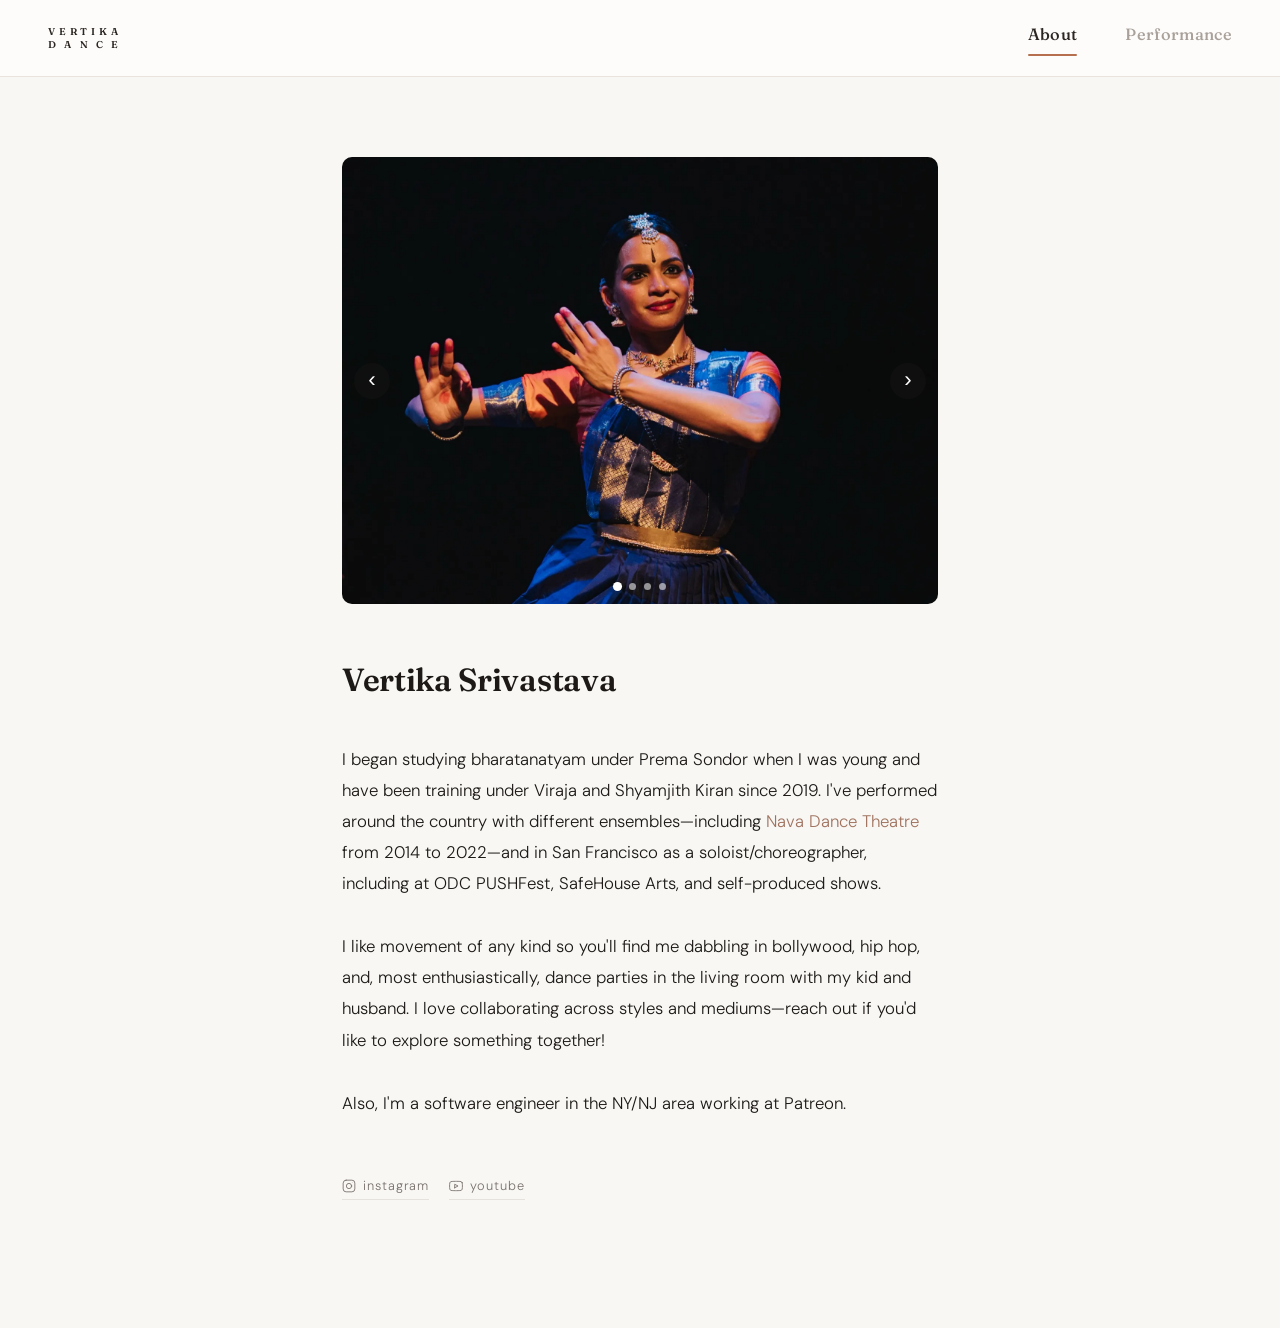
==== home.html @ b3f286a1 "Rework home page with photo carousel and flyer hero overlay Rebuild the home page (about.html -> hom" ====
<!DOCTYPE html>
<html lang="en">
<head>
  <meta charset="UTF-8">
  <meta name="viewport" content="width=device-width, initial-scale=1.0">
  <title>Vertika Srivastava</title>
  <meta name="description" content="Vertika Srivastava is a bharatanatyam dancer, choreographer, and software engineer.">
  <link rel="preconnect" href="https://fonts.googleapis.com">
  <link rel="preconnect" href="https://fonts.gstatic.com" crossorigin>
  <link href="https://fonts.googleapis.com/css2?family=DM+Sans:opsz,wght@9..40,300;9..40,400&display=swap" rel="stylesheet">
  <link rel="stylesheet" href="/css/nav.css">
  <link rel="stylesheet" href="/css/style.css">
</head>
<body>
  <header class="site-header">
    <nav class="site-nav">
      <a class="logo" href="/home.html" aria-label="Vertika Dance">
        <span class="logo-line" aria-hidden="true">
          <span>V</span><span>E</span><span>R</span><span>T</span><span>I</span><span>K</span><span>A</span>
        </span>
        <span class="logo-line" aria-hidden="true">
          <span>D</span><span>A</span><span>N</span><span>C</span><span>E</span>
        </span>
      </a>
      <button class="nav-toggle" type="button" aria-label="Open menu" aria-expanded="false" aria-controls="site-menu">
        <span></span>
        <span></span>
        <span></span>
      </button>
      <div class="site-menu" id="site-menu">
        <a href="/home.html" class="tab active">About</a>
        <a href="/" class="tab">Performance</a>
      </div>
    </nav>
  </header>

  <main>
    <section class="carousel" aria-roledescription="carousel" aria-label="Photos of Vertika dancing">
      <div class="carousel-track">
        <div class="carousel-slide" aria-hidden="false">
          <picture>
            <source srcset="/images/carousel/carousel-blue-saree-pose.webp" type="image/webp">
            <img src="/images/carousel/carousel-blue-saree-pose.jpg" alt="Vertika on stage forming a hasta mudra near her face, in a blue and orange costume, against a dark background." loading="eager">
          </picture>
        </div>
        <div class="carousel-slide" aria-hidden="true">
          <picture>
            <source srcset="/images/carousel/carousel-hasta-mudra.webp" type="image/webp">
            <img src="/images/carousel/carousel-hasta-mudra.jpg" alt="Close-up of Vertika's hands forming a bharatanatyam hasta mudra, wearing a green and magenta silk saree." loading="lazy">
          </picture>
        </div>
        <div class="carousel-slide" aria-hidden="true">
          <picture>
            <source srcset="/images/carousel/carousel-spotlights.webp" type="image/webp">
            <img src="/images/carousel/carousel-spotlights.jpg" alt="Vertika performing bharatanatyam alone on a dark stage under spotlights, in a blue and orange costume." loading="lazy">
          </picture>
        </div>
        <div class="carousel-slide" aria-hidden="true">
          <picture>
            <source srcset="/images/carousel/carousel-ensemble.webp" type="image/webp">
            <img src="/images/carousel/carousel-ensemble.jpg" alt="Vertika performing bharatanatyam on stage with an ensemble, in cream and maroon costumes with traditional jewelry." loading="lazy">
          </picture>
        </div>
      </div>

      <button class="carousel-arrow carousel-arrow--prev" type="button" aria-label="Previous photo">&#8249;</button>
      <button class="carousel-arrow carousel-arrow--next" type="button" aria-label="Next photo">&#8250;</button>

      <div class="carousel-dots" role="tablist" aria-label="Choose photo">
        <button class="carousel-dot is-active" type="button" role="tab" aria-selected="true" aria-label="Photo 1"></button>
        <button class="carousel-dot" type="button" role="tab" aria-selected="false" aria-label="Photo 2"></button>
        <button class="carousel-dot" type="button" role="tab" aria-selected="false" aria-label="Photo 3"></button>
        <button class="carousel-dot" type="button" role="tab" aria-selected="false" aria-label="Photo 4"></button>
      </div>
    </section>

    <div class="intro">
      <h1 class="intro-name">Vertika Srivastava</h1>
    </div>

    <div class="bio">
      <p>
        I began studying bharatanatyam under Prema Sondor when I was young and have been
        training under Viraja and Shyamjith Kiran since 2019. I've performed around the
        country with different ensembles—including
        <a href="https://www.navadance.org/" target="_blank" rel="noopener">Nava Dance Theatre</a>
        from 2014 to 2022—and in San Francisco as a soloist/choreographer, including at ODC
        PUSHFest, SafeHouse Arts, and self-produced shows.
      </p>

      <p>
        I like movement of any kind so you'll find me dabbling in bollywood, hip hop, and,
        most enthusiastically, dance parties in the living room with my kid and husband.
        I love collaborating across styles and mediums—reach out if you'd like to explore
        something together!
      </p>

      <p>Also, I'm a software engineer in the NY/NJ area working at Patreon.</p>
    </div>

    <div class="social-links">
      <a class="social-link" href="https://www.instagram.com/vertikadance/" target="_blank" rel="noopener">
        <svg viewBox="0 0 24 24" fill="none" stroke="currentColor" stroke-width="1.5" stroke-linecap="round" stroke-linejoin="round" aria-hidden="true">
          <rect x="2" y="2" width="20" height="20" rx="5" ry="5"/>
          <circle cx="12" cy="12" r="4.5"/>
          <circle cx="17.5" cy="6.5" r="0.5" fill="currentColor" stroke="none"/>
        </svg>
        instagram
      </a>
      <a class="social-link" href="https://www.youtube.com/@vertikadance" target="_blank" rel="noopener">
        <svg viewBox="0 0 24 24" fill="none" stroke="currentColor" stroke-width="1.5" stroke-linecap="round" stroke-linejoin="round" aria-hidden="true">
          <path d="M22.54 6.42a2.78 2.78 0 0 0-1.95-1.96C18.88 4 12 4 12 4s-6.88 0-8.59.46A2.78 2.78 0 0 0 1.46 6.42 29 29 0 0 0 1 12a29 29 0 0 0 .46 5.58 2.78 2.78 0 0 0 1.95 1.96C5.12 20 12 20 12 20s6.88 0 8.59-.46a2.78 2.78 0 0 0 1.95-1.96A29 29 0 0 0 23 12a29 29 0 0 0-.46-5.58z"/>
          <polygon points="9.75 15.02 15.5 12 9.75 8.98 9.75 15.02" stroke-linejoin="round"/>
        </svg>
        youtube
      </a>
    </div>

  </main>

  <script src="/js/nav.js" defer></script>
  <script src="/js/carousel.js" defer></script>
</body>
</html>
---- css/nav.css ----
@import url('https://fonts.googleapis.com/css2?family=Fraunces:opsz,wght@9..144,450;9..144,600&display=swap');

/* ── Site navigation ─────────────────────────
   Independent light palette, shared by every
   page regardless of that page's own theme. */

:root {
  --nav-bg:     #fdfcfb;
  --nav-border: #e8e3dc;
  --nav-text:   #2b2622;
  --nav-muted:  #a8a099;
  --nav-accent: #b6704f;
}

.site-header {
  position: sticky;
  top: 0;
  z-index: 100;
  width: 100%;
  background: var(--nav-bg);
  border-bottom: 1px solid var(--nav-border);
}

.site-nav {
  position: relative;
  width: 100%;
  padding: 0 48px;
  height: 76px;
  display: flex;
  align-items: center;
  justify-content: space-between;
  gap: 48px;
}


/* ── Logo ────────────────────────────────── */

.logo {
  display: flex;
  flex-direction: column;
  width: 70px;
  font-family: 'Fraunces', serif;
  font-weight: 600;
  font-size: 9.92px;
  line-height: 1.35;
  color: var(--nav-text);
  text-decoration: none;
  transition: color 0.25s ease;
}

.logo:hover {
  color: var(--nav-accent);
}

.logo-line {
  display: flex;
  justify-content: space-between;
  width: 100%;
}

.site-menu {
  display: flex;
  align-items: center;
  gap: 48px;
}

.site-nav .tab {
  position: relative;
  padding-bottom: 7px;
  font-family: 'Fraunces', serif;
  font-size: 16.32px;
  font-weight: 500;
  letter-spacing: 0.02em;
  color: var(--nav-muted);
  transition: color 0.25s ease;
}

.site-nav .tab:hover {
  color: var(--nav-text);
}

.site-nav .tab.active {
  color: var(--nav-text);
}

.site-nav .tab.active::after {
  content: '';
  position: absolute;
  left: 0;
  right: 0;
  bottom: 0;
  height: 2px;
  border-radius: 1px;
  background: var(--nav-accent);
}


/* ── Hamburger toggle ───────────────────────── */

.nav-toggle {
  display: none;
  flex-direction: column;
  justify-content: center;
  gap: 5px;
  width: 26px;
  height: 20px;
  background: none;
  border: none;
  padding: 0;
  cursor: pointer;
}

.nav-toggle span {
  display: block;
  width: 100%;
  height: 2px;
  border-radius: 1px;
  background: var(--nav-text);
  transition: transform 0.25s ease, opacity 0.2s ease;
}

.nav-toggle.is-open span:nth-child(1) {
  transform: translateY(7px) rotate(45deg);
}

.nav-toggle.is-open span:nth-child(2) {
  opacity: 0;
}

.nav-toggle.is-open span:nth-child(3) {
  transform: translateY(-7px) rotate(-45deg);
}


@media (max-width: 480px) {
  .site-nav {
    height: 64px;
    padding: 0 20px;
  }

  .nav-toggle {
    display: flex;
  }

  .site-menu {
    display: none;
    position: absolute;
    top: 100%;
    left: 0;
    right: 0;
    flex-direction: column;
    align-items: flex-end;
    gap: 0;
    background: var(--nav-bg);
    border-bottom: 1px solid var(--nav-border);
    padding: 4px 20px 12px;
  }

  .site-menu.is-open {
    display: flex;
  }

  .site-menu .tab {
    width: 100%;
    padding: 10.4px 0;
    text-align: right;
    font-size: 15.2px;
  }
}
---- css/style.css ----
*, *::before, *::after {
  box-sizing: border-box;
  margin: 0;
  padding: 0;
}

:root {
  --bg:     #f8f7f4;
  --text:   #1c1917;
  --muted:  #78716c;
  --accent: #a0725e;
  --border: #e5e2dd;
  --max-w:  660px;
}

html {
  font-size: 16px;
}

body {
  background: var(--bg);
  color: var(--text);
  font-family: 'DM Sans', sans-serif;
  font-weight: 300;
  line-height: 1.75;
  -webkit-font-smoothing: antialiased;
  min-height: 100vh;
}

a {
  color: var(--accent);
  text-decoration: none;
}


/* ── Main layout ────────────────────────── */

main {
  max-width: var(--max-w);
  margin: 0 auto;
  padding: 5rem 2rem 8rem;
}


/* ── Carousel ───────────────────────────── */

.carousel {
  position: relative;
  width: 100%;
  aspect-ratio: 4 / 3;
  border-radius: 10px;
  overflow: hidden;
  margin-bottom: 3rem;
  background: var(--border);
}

.carousel-track {
  display: flex;
  height: 100%;
  transition: transform 0.5s ease;
}

.carousel-slide {
  flex: 0 0 100%;
  height: 100%;
}

.carousel-slide img {
  display: block;
  width: 100%;
  height: 100%;
  object-fit: cover;
}

.carousel-arrow {
  position: absolute;
  top: 50%;
  transform: translateY(-50%);
  width: 2.25rem;
  height: 2.25rem;
  display: flex;
  align-items: center;
  justify-content: center;
  border: none;
  border-radius: 50%;
  background: rgba(28, 25, 23, 0.35);
  color: #fff;
  font-size: 1.4rem;
  line-height: 1;
  cursor: pointer;
  transition: background 0.2s;
}

.carousel-arrow:hover {
  background: rgba(28, 25, 23, 0.55);
}

.carousel-arrow--prev { left: 0.75rem; }
.carousel-arrow--next { right: 0.75rem; }

.carousel-dots {
  position: absolute;
  bottom: 0.9rem;
  left: 0;
  right: 0;
  display: flex;
  justify-content: center;
  gap: 0.5rem;
}

.carousel-dot {
  width: 7px;
  height: 7px;
  padding: 0;
  border: none;
  border-radius: 50%;
  background: rgba(255, 255, 255, 0.55);
  cursor: pointer;
  transition: background 0.2s, transform 0.2s;
}

.carousel-dot.is-active {
  background: #fff;
  transform: scale(1.3);
}


/* ── Intro ──────────────────────────────── */

.intro {
  margin-bottom: 2.25rem;
}

.intro-name {
  font-family: 'Fraunces', serif;
  font-size: 2rem;
  font-weight: 600;
  letter-spacing: -0.01em;
  color: var(--text);
}


/* ── About ──────────────────────────────── */

.bio {
  font-size: 1.05rem;
  line-height: 1.85;
  margin-bottom: 3.5rem;
}

.bio p + p {
  margin-top: 2rem;
}

.social-links {
  display: flex;
  gap: 1.25rem;
}

.social-link {
  display: inline-flex;
  align-items: center;
  gap: 0.45rem;
  font-size: 0.8rem;
  letter-spacing: 0.07em;
  text-transform: lowercase;
  color: var(--muted);
  border-bottom: 1px solid var(--border);
  padding-bottom: 2px;
  transition: color 0.2s, border-color 0.2s, transform 0.2s;
}

.social-link:hover {
  color: var(--accent);
  border-color: var(--accent);
  transform: translateX(2px);
}

.social-link svg {
  width: 14px;
  height: 14px;
  flex-shrink: 0;
}


/* ── Responsive ─────────────────────────── */

@media (max-width: 520px) {
  main { padding: 3.5rem 1.25rem 6rem; }

  .carousel { border-radius: 6px; margin-bottom: 2.5rem; }

  .carousel-arrow {
    width: 1.9rem;
    height: 1.9rem;
    font-size: 1.2rem;
  }

  .intro-name { font-size: 1.6rem; }
}
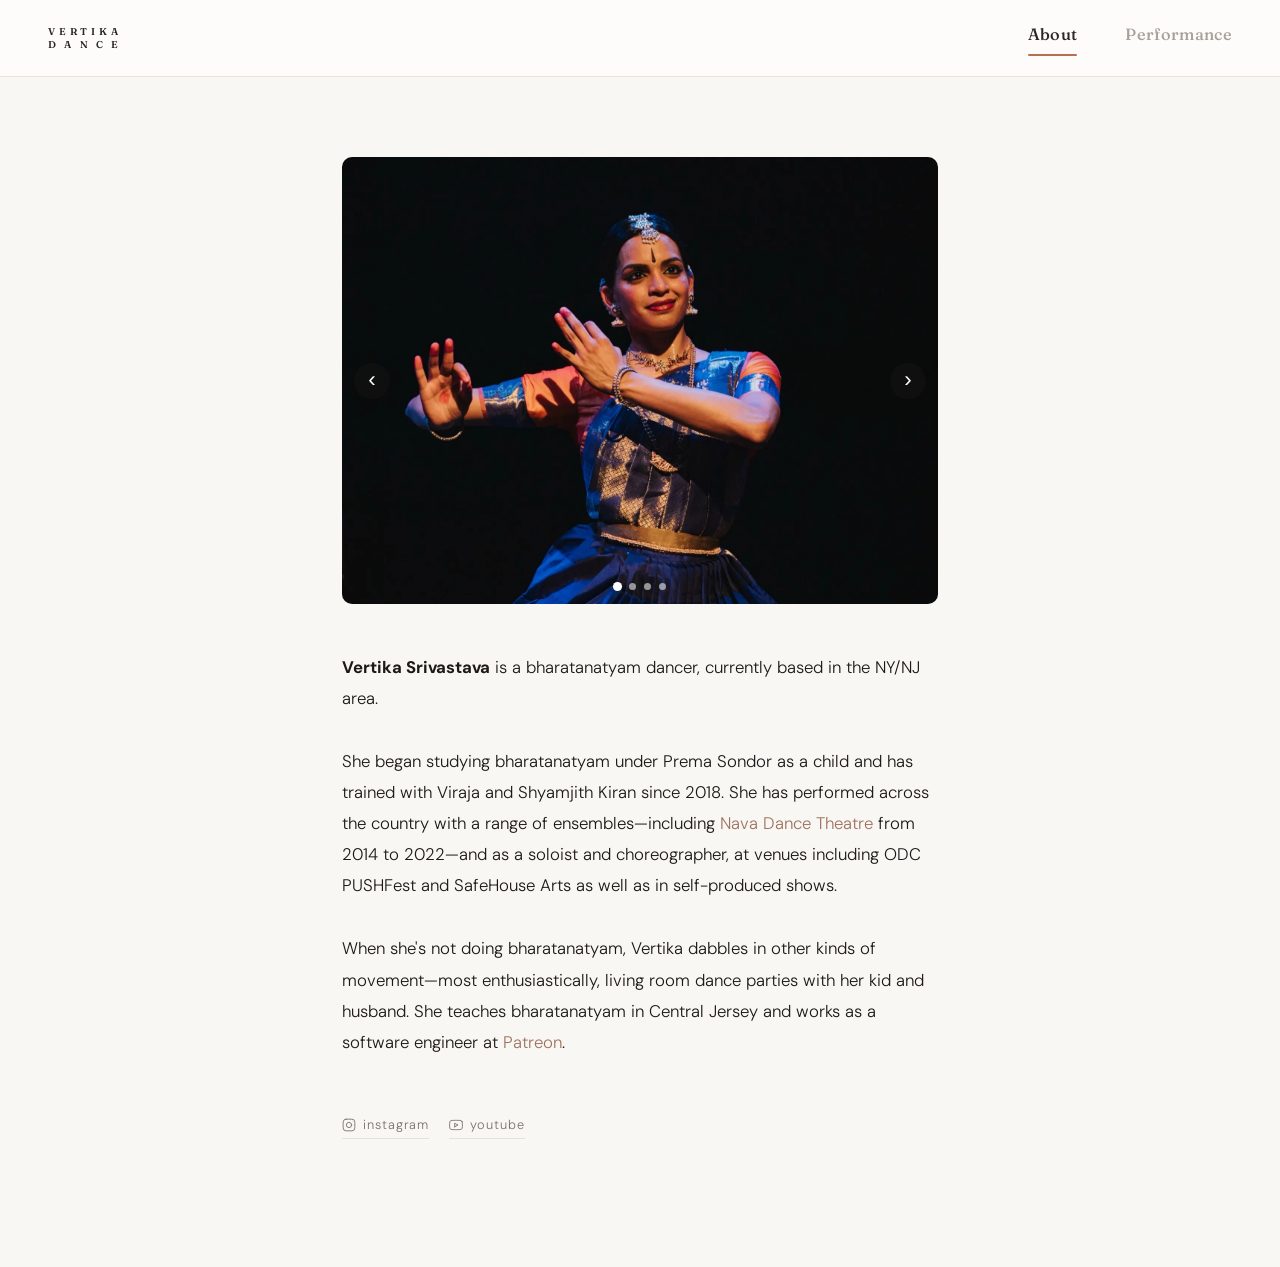
==== commit af4e13c3: "Rewrite About bio in third person and update details Switches the home page bio to third-person copy" ====
--- a/home.html
+++ b/home.html
@@ -74,28 +74,26 @@
       </div>
     </section>
 
-    <div class="intro">
-      <h1 class="intro-name">Vertika Srivastava</h1>
-    </div>
-
     <div class="bio">
       <p>
-        I began studying bharatanatyam under Prema Sondor when I was young and have been
-        training under Viraja and Shyamjith Kiran since 2019. I've performed around the
-        country with different ensembles—including
-        <a href="https://www.navadance.org/" target="_blank" rel="noopener">Nava Dance Theatre</a>
-        from 2014 to 2022—and in San Francisco as a soloist/choreographer, including at ODC
-        PUSHFest, SafeHouse Arts, and self-produced shows.
+        <strong>Vertika Srivastava</strong> is a bharatanatyam dancer, currently based in the NY/NJ area.
       </p>
 
       <p>
-        I like movement of any kind so you'll find me dabbling in bollywood, hip hop, and,
-        most enthusiastically, dance parties in the living room with my kid and husband.
-        I love collaborating across styles and mediums—reach out if you'd like to explore
-        something together!
+        She began studying bharatanatyam under Prema Sondor as a child and has trained
+        with Viraja and Shyamjith Kiran since 2018. She has performed across the country
+        with a range of ensembles—including
+        <a href="https://www.navadance.org/" target="_blank" rel="noopener">Nava Dance Theatre</a>
+        from 2014 to 2022—and as a soloist and choreographer, at venues including ODC
+        PUSHFest and SafeHouse Arts as well as in self-produced shows.
       </p>
 
-      <p>Also, I'm a software engineer in the NY/NJ area working at Patreon.</p>
+      <p>
+        When she's not doing bharatanatyam, Vertika dabbles in other kinds of
+        movement—most enthusiastically, living room dance parties with her kid and husband.
+        She teaches bharatanatyam in Central Jersey and works as a software engineer at
+        <a href="https://www.patreon.com" target="_blank" rel="noopener">Patreon</a>.
+      </p>
     </div>
 
     <div class="social-links">
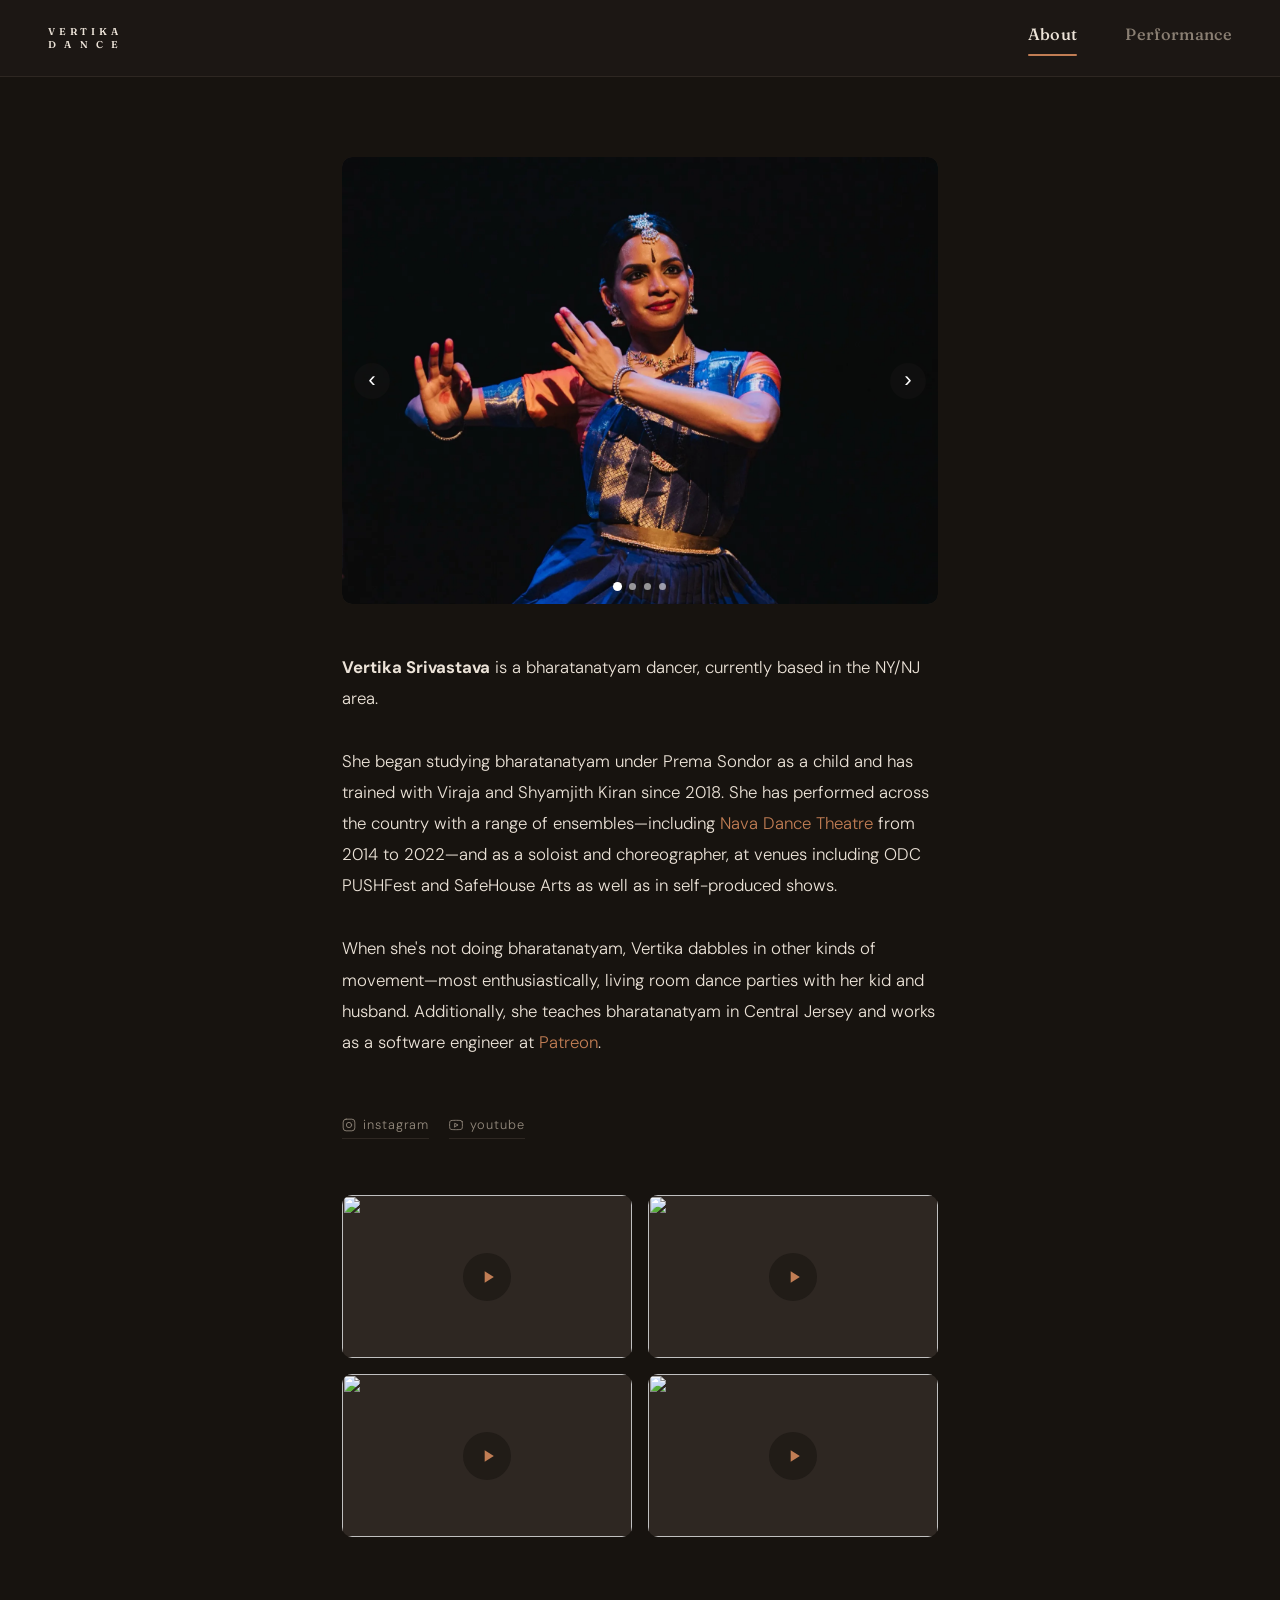
==== commit fc192e7e: "Add a Watch section with click-to-play video grid Adds four performance videos as lightweight thumbn" ====
--- a/home.html
+++ b/home.html
@@ -91,7 +91,7 @@
       <p>
         When she's not doing bharatanatyam, Vertika dabbles in other kinds of
         movement—most enthusiastically, living room dance parties with her kid and husband.
-        She teaches bharatanatyam in Central Jersey and works as a software engineer at
+        Additionally, she teaches bharatanatyam in Central Jersey and works as a software engineer at
         <a href="https://www.patreon.com" target="_blank" rel="noopener">Patreon</a>.
       </p>
     </div>
@@ -114,9 +114,39 @@
       </a>
     </div>
 
+    <section class="videos">
+      <div class="video-grid">
+        <div class="video-card" data-video-id="C14M1STh-RM" tabindex="0" role="button" aria-label="Play video">
+          <img class="video-thumb" src="https://img.youtube.com/vi/C14M1STh-RM/hqdefault.jpg" alt="" loading="lazy">
+          <span class="video-play" aria-hidden="true">
+            <svg viewBox="0 0 24 24"><path d="M8 5v14l11-7z"/></svg>
+          </span>
+        </div>
+        <div class="video-card" data-video-id="vEVVMLSEIUM" tabindex="0" role="button" aria-label="Play video">
+          <img class="video-thumb" src="https://img.youtube.com/vi/vEVVMLSEIUM/hqdefault.jpg" alt="" loading="lazy">
+          <span class="video-play" aria-hidden="true">
+            <svg viewBox="0 0 24 24"><path d="M8 5v14l11-7z"/></svg>
+          </span>
+        </div>
+        <div class="video-card" data-video-id="Klam2Dtw9bc" tabindex="0" role="button" aria-label="Play video">
+          <img class="video-thumb" src="https://img.youtube.com/vi/Klam2Dtw9bc/hqdefault.jpg" alt="" loading="lazy">
+          <span class="video-play" aria-hidden="true">
+            <svg viewBox="0 0 24 24"><path d="M8 5v14l11-7z"/></svg>
+          </span>
+        </div>
+        <div class="video-card" data-video-id="pijgPHrCXJA" tabindex="0" role="button" aria-label="Play video">
+          <img class="video-thumb" src="https://img.youtube.com/vi/pijgPHrCXJA/hqdefault.jpg" alt="" loading="lazy">
+          <span class="video-play" aria-hidden="true">
+            <svg viewBox="0 0 24 24"><path d="M8 5v14l11-7z"/></svg>
+          </span>
+        </div>
+      </div>
+    </section>
+
   </main>
 
   <script src="/js/nav.js" defer></script>
   <script src="/js/carousel.js" defer></script>
+  <script src="/js/videos.js" defer></script>
 </body>
 </html>
--- a/css/nav.css
+++ b/css/nav.css
@@ -1,15 +1,15 @@
 @import url('https://fonts.googleapis.com/css2?family=Fraunces:opsz,wght@9..144,450;9..144,600&display=swap');
 
 /* ── Site navigation ─────────────────────────
-   Independent light palette, shared by every
-   page regardless of that page's own theme. */
+   Independent dark, moody palette, shared by
+   every page regardless of that page's own theme. */
 
 :root {
-  --nav-bg:     #fdfcfb;
-  --nav-border: #e8e3dc;
-  --nav-text:   #2b2622;
-  --nav-muted:  #a8a099;
-  --nav-accent: #b6704f;
+  --nav-bg:     #1c1714;
+  --nav-border: #2e2722;
+  --nav-text:   #ece3d8;
+  --nav-muted:  #8a7f73;
+  --nav-accent: #c17d54;
 }
 
 .site-header {
--- a/css/style.css
+++ b/css/style.css
@@ -5,11 +5,11 @@
 }
 
 :root {
-  --bg:     #f8f7f4;
-  --text:   #1c1917;
-  --muted:  #78716c;
-  --accent: #a0725e;
-  --border: #e5e2dd;
+  --bg:     #17130f;
+  --text:   #ece3d8;
+  --muted:  #948a7d;
+  --accent: #c17d54;
+  --border: #2e2722;
   --max-w:  660px;
 }
 
@@ -152,9 +152,86 @@
   margin-top: 2rem;
 }
 
+/* ── Watch ──────────────────────────────── */
+
+.videos {
+  margin-bottom: 3.5rem;
+}
+
+.video-grid {
+  display: grid;
+  grid-template-columns: 1fr 1fr;
+  gap: 1rem;
+}
+
+.video-card {
+  position: relative;
+  aspect-ratio: 16 / 9;
+  border-radius: 10px;
+  overflow: hidden;
+  background: var(--border);
+  cursor: pointer;
+}
+
+.video-card:focus-visible {
+  outline: 2px solid var(--accent);
+  outline-offset: 2px;
+}
+
+.video-thumb {
+  display: block;
+  width: 100%;
+  height: 100%;
+  object-fit: cover;
+  transition: transform 0.3s ease, filter 0.3s ease;
+}
+
+.video-card:hover .video-thumb {
+  transform: scale(1.04);
+  filter: brightness(0.7);
+}
+
+.video-play {
+  position: absolute;
+  top: 50%;
+  left: 50%;
+  transform: translate(-50%, -50%);
+  width: 3rem;
+  height: 3rem;
+  display: flex;
+  align-items: center;
+  justify-content: center;
+  border-radius: 50%;
+  background: rgba(23, 19, 15, 0.55);
+  color: var(--accent);
+  transition: background 0.2s, color 0.2s, transform 0.2s;
+}
+
+.video-play svg {
+  width: 20px;
+  height: 20px;
+  fill: currentColor;
+  margin-left: 2px;
+}
+
+.video-card:hover .video-play,
+.video-card:focus-visible .video-play {
+  background: var(--accent);
+  color: var(--bg);
+  transform: translate(-50%, -50%) scale(1.08);
+}
+
+.video-card iframe {
+  display: block;
+  width: 100%;
+  height: 100%;
+  border: none;
+}
+
 .social-links {
   display: flex;
   gap: 1.25rem;
+  margin-bottom: 3.5rem;
 }
 
 .social-link {
@@ -197,4 +274,6 @@
   }
 
   .intro-name { font-size: 1.6rem; }
-}
+
+  .video-grid { grid-template-columns: 1fr; }
+}
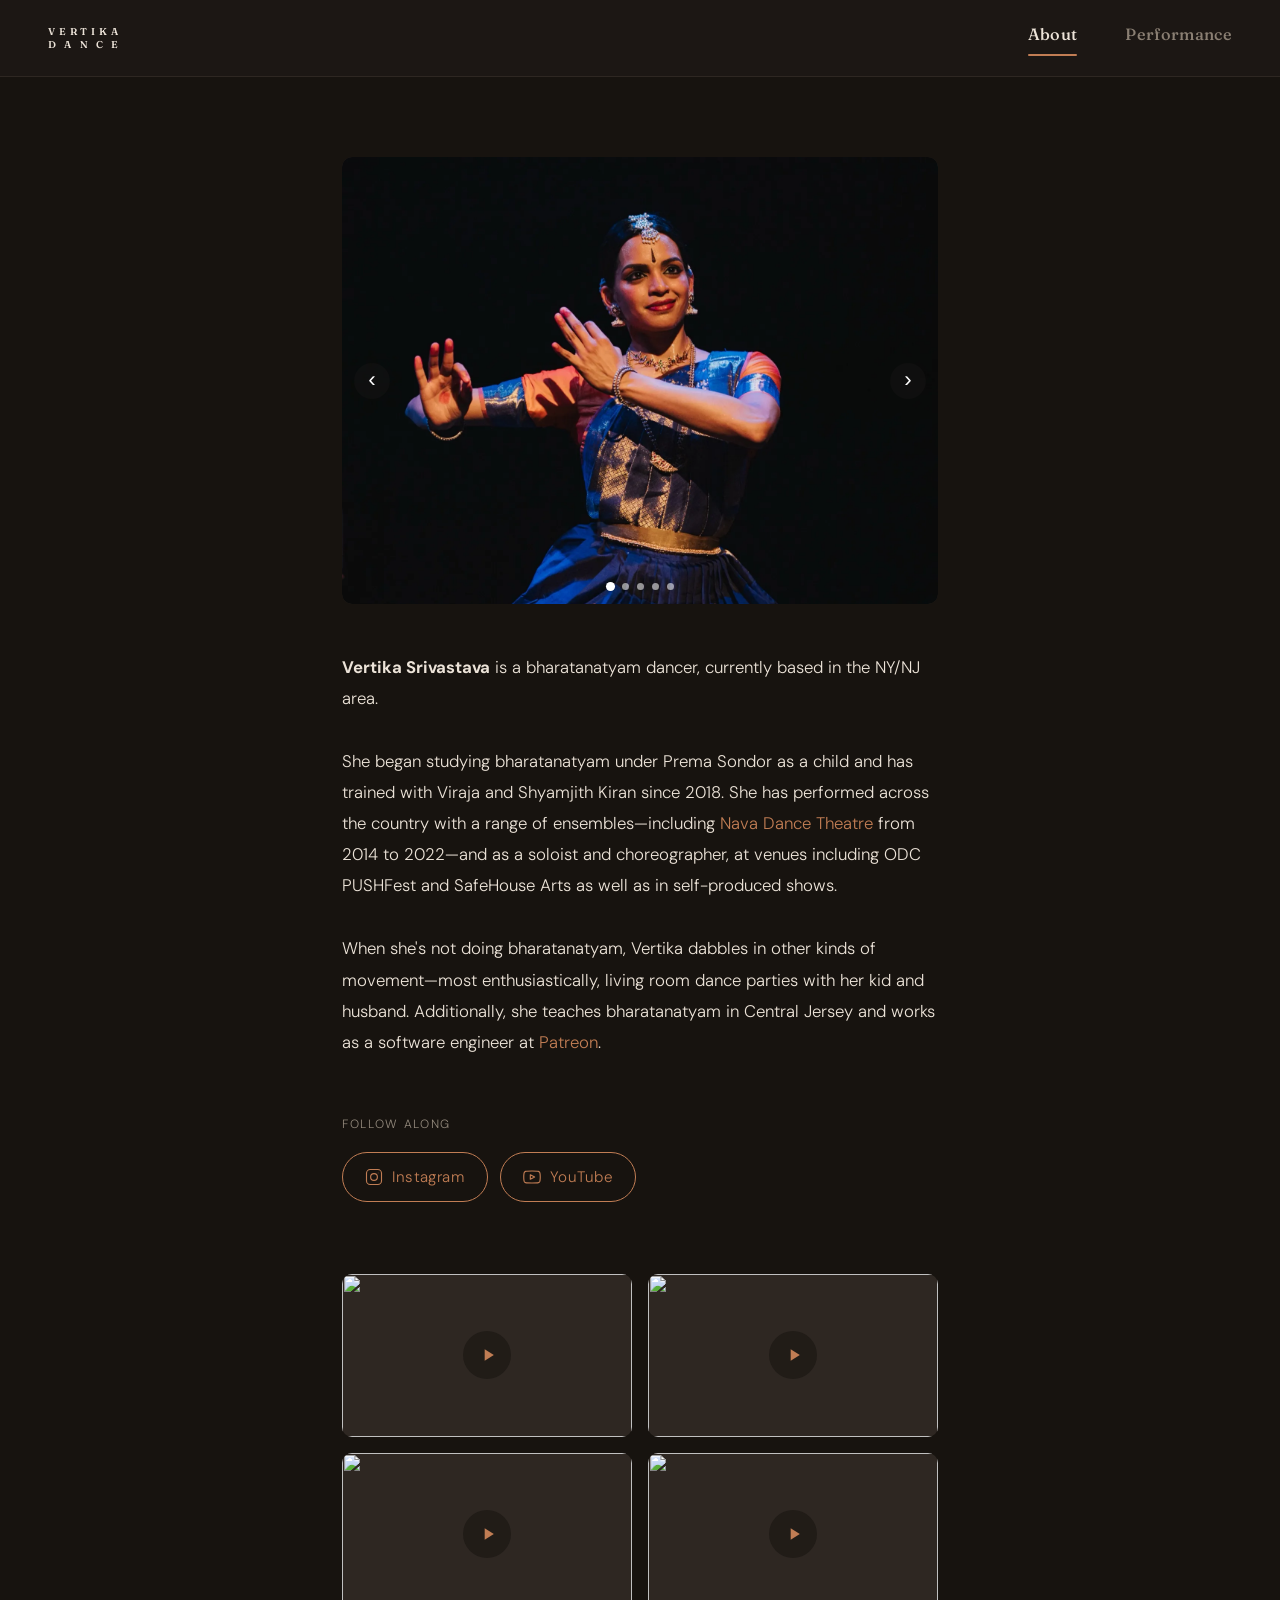
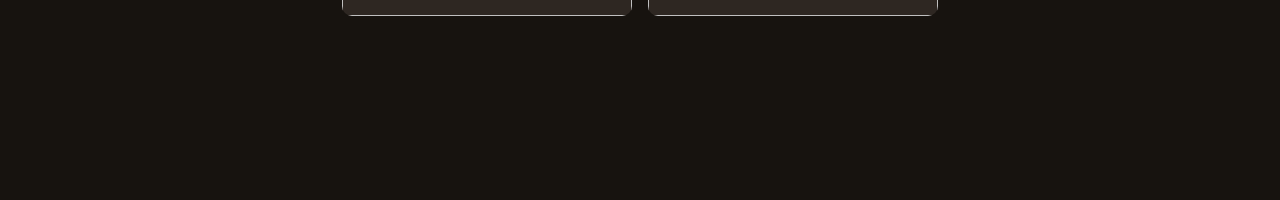
==== commit dc492a37: "Add show description, prominent socials, new carousel photo Performance page: - Add the invitation c" ====
--- a/home.html
+++ b/home.html
@@ -51,14 +51,20 @@
         </div>
         <div class="carousel-slide" aria-hidden="true">
           <picture>
+            <source srcset="/images/carousel/carousel-ensemble.webp" type="image/webp">
+            <img src="/images/carousel/carousel-ensemble.jpg" alt="Vertika performing bharatanatyam on stage with an ensemble, in cream and maroon costumes with traditional jewelry." loading="lazy">
+          </picture>
+        </div>
+        <div class="carousel-slide" aria-hidden="true">
+          <picture>
             <source srcset="/images/carousel/carousel-spotlights.webp" type="image/webp">
             <img src="/images/carousel/carousel-spotlights.jpg" alt="Vertika performing bharatanatyam alone on a dark stage under spotlights, in a blue and orange costume." loading="lazy">
           </picture>
         </div>
         <div class="carousel-slide" aria-hidden="true">
           <picture>
-            <source srcset="/images/carousel/carousel-ensemble.webp" type="image/webp">
-            <img src="/images/carousel/carousel-ensemble.jpg" alt="Vertika performing bharatanatyam on stage with an ensemble, in cream and maroon costumes with traditional jewelry." loading="lazy">
+            <source srcset="/images/carousel/carousel-green-saree.webp" type="image/webp">
+            <img src="/images/carousel/carousel-green-saree.jpg" alt="Vertika in a green and maroon silk saree, one hand extended toward the camera, against a dark grey backdrop." loading="lazy">
           </picture>
         </div>
       </div>
@@ -71,6 +77,7 @@
         <button class="carousel-dot" type="button" role="tab" aria-selected="false" aria-label="Photo 2"></button>
         <button class="carousel-dot" type="button" role="tab" aria-selected="false" aria-label="Photo 3"></button>
         <button class="carousel-dot" type="button" role="tab" aria-selected="false" aria-label="Photo 4"></button>
+        <button class="carousel-dot" type="button" role="tab" aria-selected="false" aria-label="Photo 5"></button>
       </div>
     </section>
 
@@ -97,24 +104,25 @@
     </div>
 
     <div class="social-links">
+      <p class="social-label">Follow along</p>
       <a class="social-link" href="https://www.instagram.com/vertikadance/" target="_blank" rel="noopener">
         <svg viewBox="0 0 24 24" fill="none" stroke="currentColor" stroke-width="1.5" stroke-linecap="round" stroke-linejoin="round" aria-hidden="true">
           <rect x="2" y="2" width="20" height="20" rx="5" ry="5"/>
           <circle cx="12" cy="12" r="4.5"/>
           <circle cx="17.5" cy="6.5" r="0.5" fill="currentColor" stroke="none"/>
         </svg>
-        instagram
+        Instagram
       </a>
       <a class="social-link" href="https://www.youtube.com/@vertikadance" target="_blank" rel="noopener">
         <svg viewBox="0 0 24 24" fill="none" stroke="currentColor" stroke-width="1.5" stroke-linecap="round" stroke-linejoin="round" aria-hidden="true">
           <path d="M22.54 6.42a2.78 2.78 0 0 0-1.95-1.96C18.88 4 12 4 12 4s-6.88 0-8.59.46A2.78 2.78 0 0 0 1.46 6.42 29 29 0 0 0 1 12a29 29 0 0 0 .46 5.58 2.78 2.78 0 0 0 1.95 1.96C5.12 20 12 20 12 20s6.88 0 8.59-.46a2.78 2.78 0 0 0 1.95-1.96A29 29 0 0 0 23 12a29 29 0 0 0-.46-5.58z"/>
           <polygon points="9.75 15.02 15.5 12 9.75 8.98 9.75 15.02" stroke-linejoin="round"/>
         </svg>
-        youtube
+        YouTube
       </a>
     </div>
 
-    <section class="videos">
+    <section class="videos" id="watch">
       <div class="video-grid">
         <div class="video-card" data-video-id="C14M1STh-RM" tabindex="0" role="button" aria-label="Play video">
           <img class="video-thumb" src="https://img.youtube.com/vi/C14M1STh-RM/hqdefault.jpg" alt="" loading="lazy">
@@ -128,8 +136,8 @@
             <svg viewBox="0 0 24 24"><path d="M8 5v14l11-7z"/></svg>
           </span>
         </div>
-        <div class="video-card" data-video-id="Klam2Dtw9bc" tabindex="0" role="button" aria-label="Play video">
-          <img class="video-thumb" src="https://img.youtube.com/vi/Klam2Dtw9bc/hqdefault.jpg" alt="" loading="lazy">
+        <div class="video-card" data-video-id="auylCMlDyDM" tabindex="0" role="button" aria-label="Play video">
+          <img class="video-thumb" src="https://img.youtube.com/vi/auylCMlDyDM/hqdefault.jpg" alt="" loading="lazy">
           <span class="video-play" aria-hidden="true">
             <svg viewBox="0 0 24 24"><path d="M8 5v14l11-7z"/></svg>
           </span>
--- a/css/style.css
+++ b/css/style.css
@@ -156,6 +156,8 @@
 
 .videos {
   margin-bottom: 3.5rem;
+  /* Clear the sticky header when linked to as #watch. */
+  scroll-margin-top: 6rem;
 }
 
 .video-grid {
@@ -228,34 +230,48 @@
   border: none;
 }
 
+
+/* ── Social ─────────────────────────────── */
+
 .social-links {
   display: flex;
-  gap: 1.25rem;
-  margin-bottom: 3.5rem;
+  flex-wrap: wrap;
+  align-items: center;
+  gap: 0.75rem;
+  margin-bottom: 4.5rem;
+}
+
+.social-label {
+  flex: 0 0 100%;
+  margin-bottom: 0.35rem;
+  font-size: 0.75rem;
+  letter-spacing: 0.14em;
+  text-transform: uppercase;
+  color: var(--muted);
 }
 
 .social-link {
   display: inline-flex;
   align-items: center;
-  gap: 0.45rem;
-  font-size: 0.8rem;
-  letter-spacing: 0.07em;
-  text-transform: lowercase;
-  color: var(--muted);
-  border-bottom: 1px solid var(--border);
-  padding-bottom: 2px;
-  transition: color 0.2s, border-color 0.2s, transform 0.2s;
-}
-
-.social-link:hover {
+  gap: 0.55rem;
+  padding: 0.65rem 1.4rem;
+  border: 1px solid var(--accent);
+  border-radius: 999px;
+  font-size: 0.95rem;
+  letter-spacing: 0.03em;
   color: var(--accent);
-  border-color: var(--accent);
-  transform: translateX(2px);
+  transition: background 0.2s, color 0.2s, border-color 0.2s;
+}
+
+.social-link:hover,
+.social-link:focus-visible {
+  background: var(--accent);
+  color: var(--bg);
 }
 
 .social-link svg {
-  width: 14px;
-  height: 14px;
+  width: 18px;
+  height: 18px;
   flex-shrink: 0;
 }
 
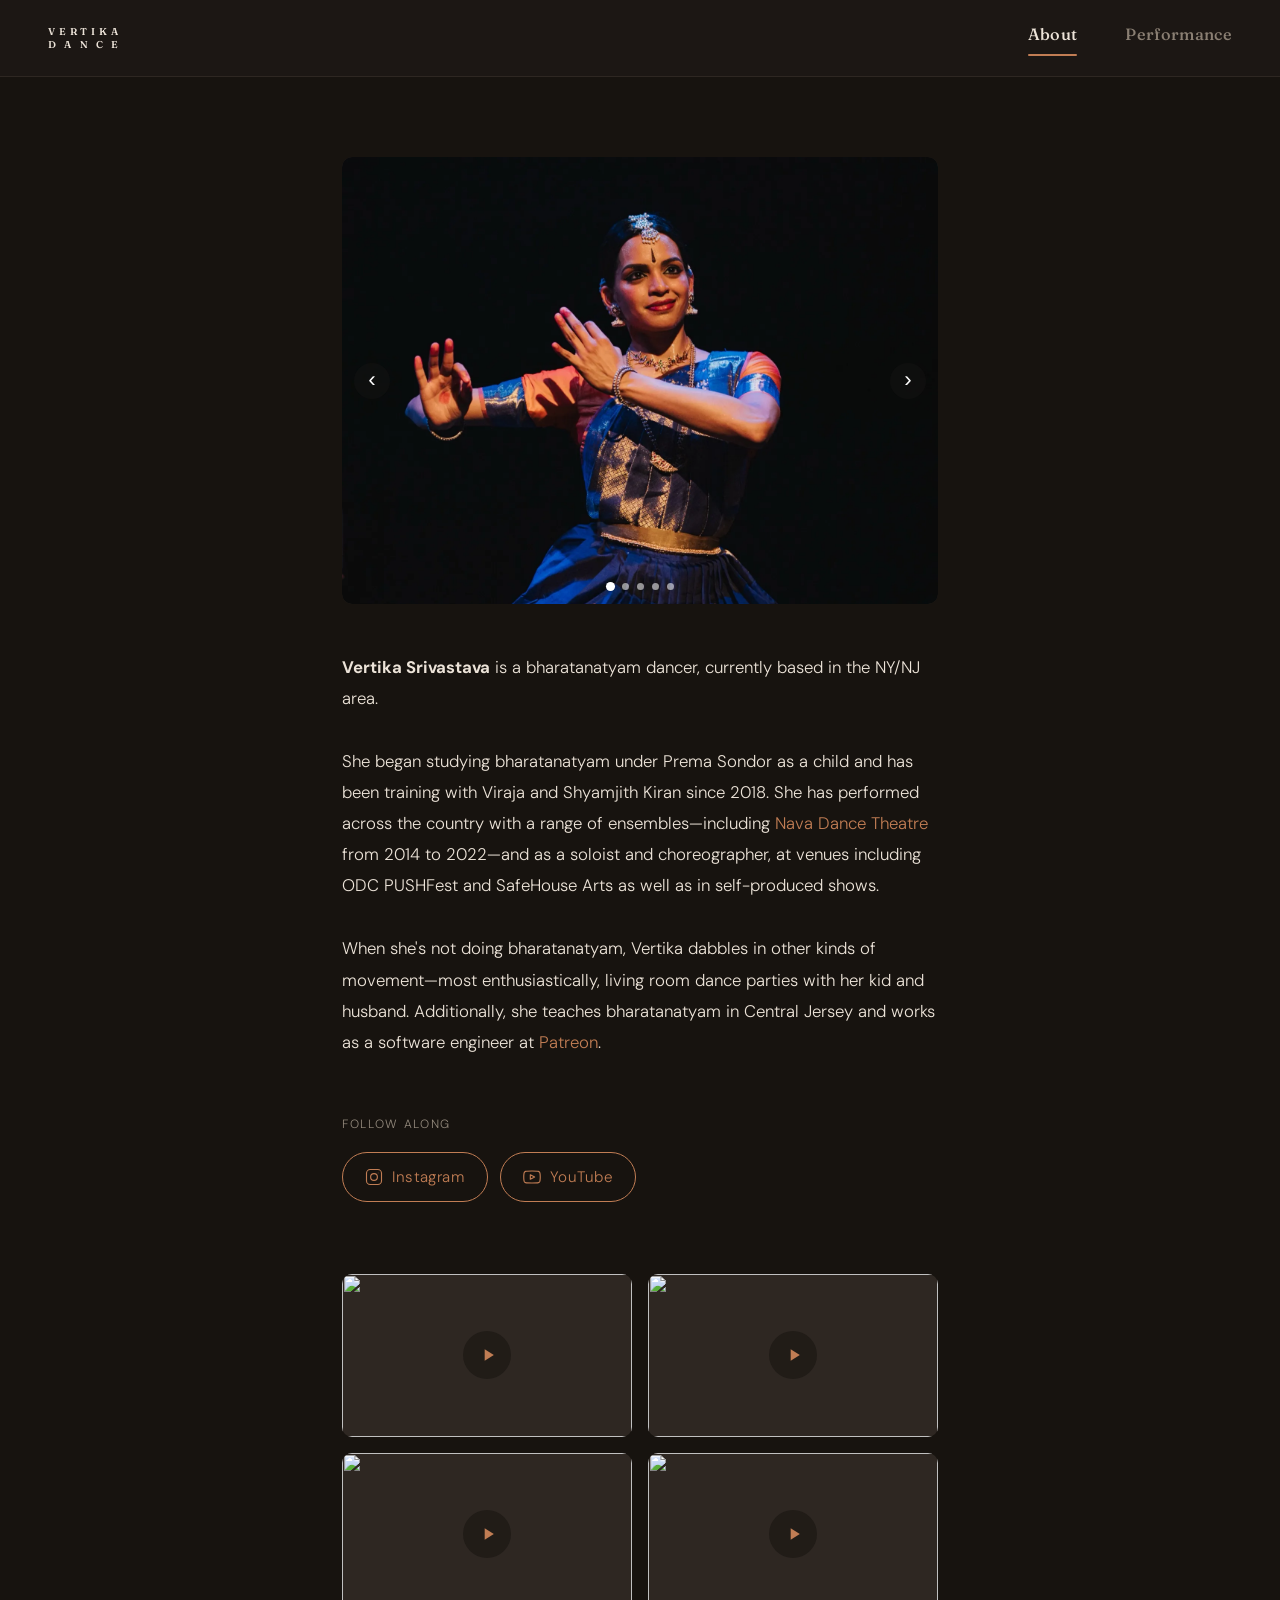
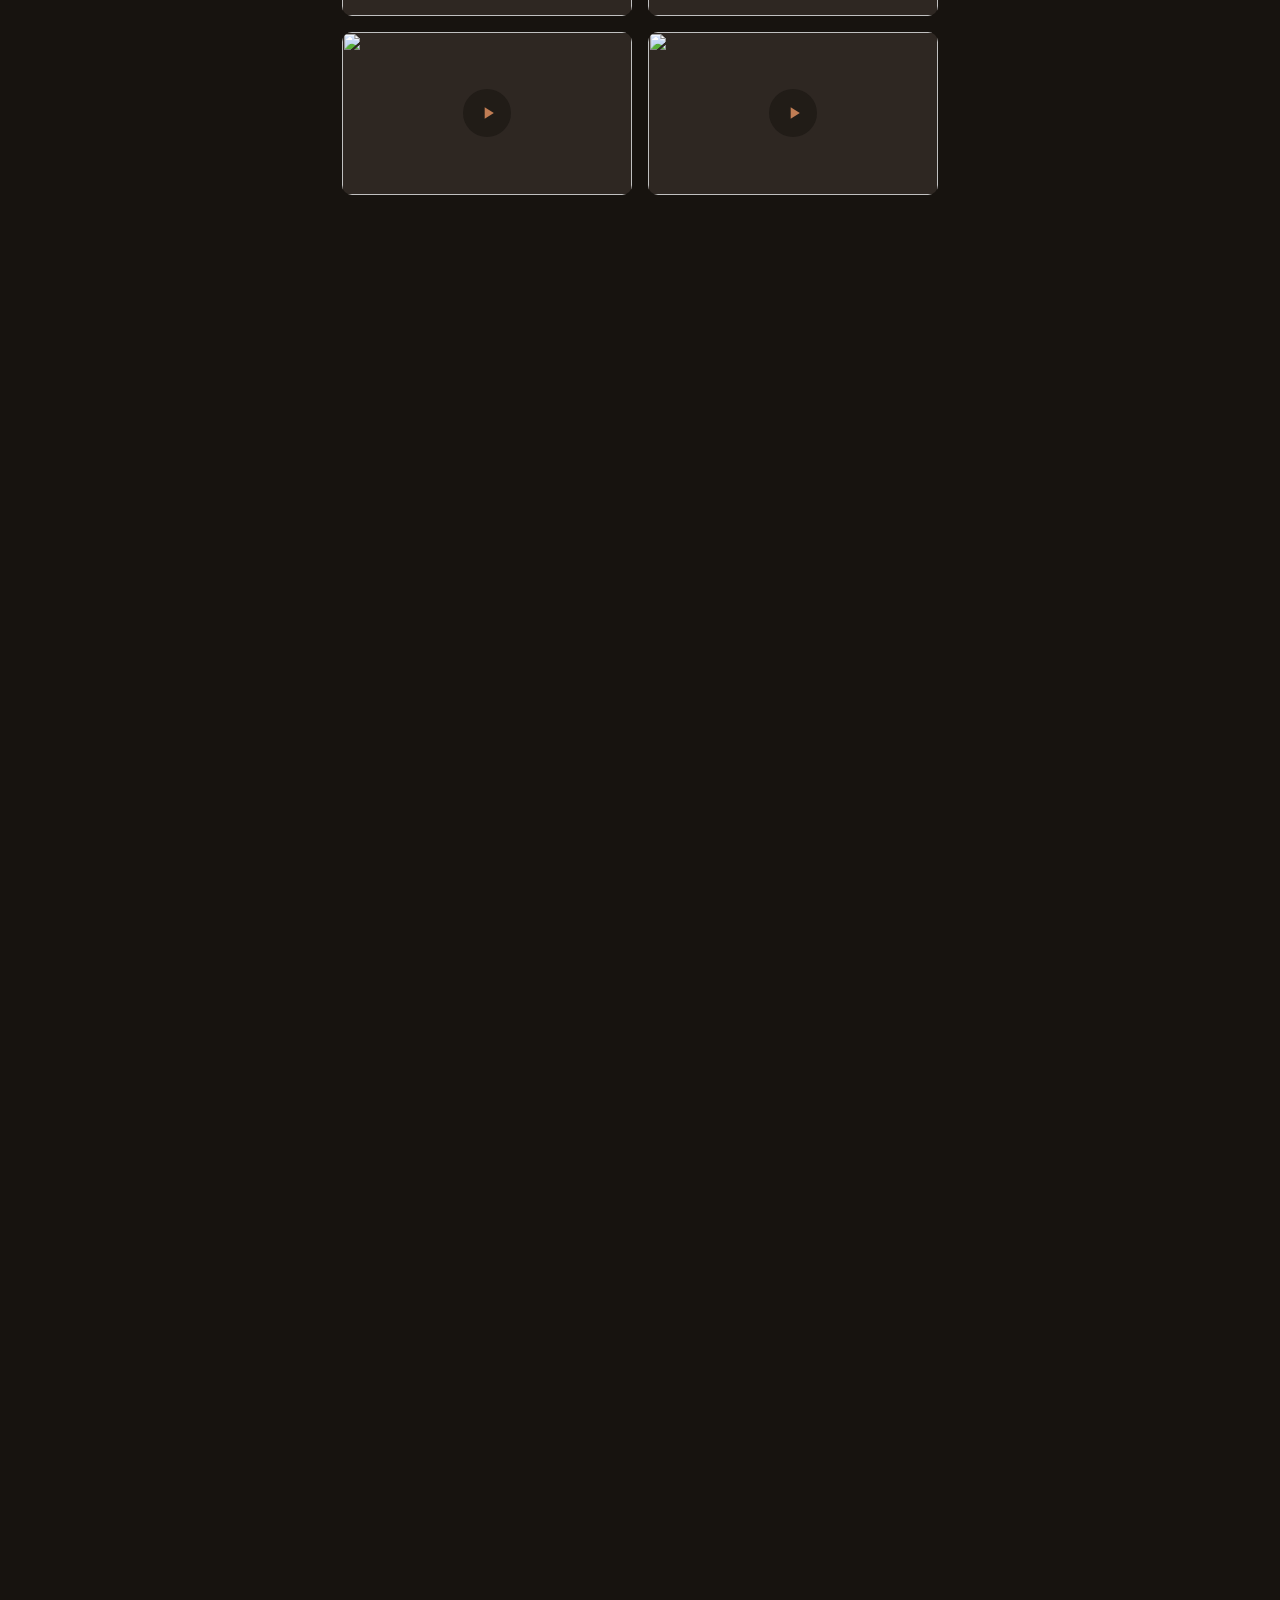
==== commit 7964030d: "Serve About page at root, move show to /performance, add videos - Rename home.html -> index.html so " ====
--- a/home.html
+++ b/home.html
@@ -2,159 +2,11 @@
 <html lang="en">
 <head>
   <meta charset="UTF-8">
-  <meta name="viewport" content="width=device-width, initial-scale=1.0">
+  <meta http-equiv="refresh" content="0; url=/">
+  <link rel="canonical" href="https://www.vertikadance.com/">
   <title>Vertika Srivastava</title>
-  <meta name="description" content="Vertika Srivastava is a bharatanatyam dancer, choreographer, and software engineer.">
-  <link rel="preconnect" href="https://fonts.googleapis.com">
-  <link rel="preconnect" href="https://fonts.gstatic.com" crossorigin>
-  <link href="https://fonts.googleapis.com/css2?family=DM+Sans:opsz,wght@9..40,300;9..40,400&display=swap" rel="stylesheet">
-  <link rel="stylesheet" href="/css/nav.css">
-  <link rel="stylesheet" href="/css/style.css">
 </head>
 <body>
-  <header class="site-header">
-    <nav class="site-nav">
-      <a class="logo" href="/home.html" aria-label="Vertika Dance">
-        <span class="logo-line" aria-hidden="true">
-          <span>V</span><span>E</span><span>R</span><span>T</span><span>I</span><span>K</span><span>A</span>
-        </span>
-        <span class="logo-line" aria-hidden="true">
-          <span>D</span><span>A</span><span>N</span><span>C</span><span>E</span>
-        </span>
-      </a>
-      <button class="nav-toggle" type="button" aria-label="Open menu" aria-expanded="false" aria-controls="site-menu">
-        <span></span>
-        <span></span>
-        <span></span>
-      </button>
-      <div class="site-menu" id="site-menu">
-        <a href="/home.html" class="tab active">About</a>
-        <a href="/" class="tab">Performance</a>
-      </div>
-    </nav>
-  </header>
-
-  <main>
-    <section class="carousel" aria-roledescription="carousel" aria-label="Photos of Vertika dancing">
-      <div class="carousel-track">
-        <div class="carousel-slide" aria-hidden="false">
-          <picture>
-            <source srcset="/images/carousel/carousel-blue-saree-pose.webp" type="image/webp">
-            <img src="/images/carousel/carousel-blue-saree-pose.jpg" alt="Vertika on stage forming a hasta mudra near her face, in a blue and orange costume, against a dark background." loading="eager">
-          </picture>
-        </div>
-        <div class="carousel-slide" aria-hidden="true">
-          <picture>
-            <source srcset="/images/carousel/carousel-hasta-mudra.webp" type="image/webp">
-            <img src="/images/carousel/carousel-hasta-mudra.jpg" alt="Close-up of Vertika's hands forming a bharatanatyam hasta mudra, wearing a green and magenta silk saree." loading="lazy">
-          </picture>
-        </div>
-        <div class="carousel-slide" aria-hidden="true">
-          <picture>
-            <source srcset="/images/carousel/carousel-ensemble.webp" type="image/webp">
-            <img src="/images/carousel/carousel-ensemble.jpg" alt="Vertika performing bharatanatyam on stage with an ensemble, in cream and maroon costumes with traditional jewelry." loading="lazy">
-          </picture>
-        </div>
-        <div class="carousel-slide" aria-hidden="true">
-          <picture>
-            <source srcset="/images/carousel/carousel-spotlights.webp" type="image/webp">
-            <img src="/images/carousel/carousel-spotlights.jpg" alt="Vertika performing bharatanatyam alone on a dark stage under spotlights, in a blue and orange costume." loading="lazy">
-          </picture>
-        </div>
-        <div class="carousel-slide" aria-hidden="true">
-          <picture>
-            <source srcset="/images/carousel/carousel-green-saree.webp" type="image/webp">
-            <img src="/images/carousel/carousel-green-saree.jpg" alt="Vertika in a green and maroon silk saree, one hand extended toward the camera, against a dark grey backdrop." loading="lazy">
-          </picture>
-        </div>
-      </div>
-
-      <button class="carousel-arrow carousel-arrow--prev" type="button" aria-label="Previous photo">&#8249;</button>
-      <button class="carousel-arrow carousel-arrow--next" type="button" aria-label="Next photo">&#8250;</button>
-
-      <div class="carousel-dots" role="tablist" aria-label="Choose photo">
-        <button class="carousel-dot is-active" type="button" role="tab" aria-selected="true" aria-label="Photo 1"></button>
-        <button class="carousel-dot" type="button" role="tab" aria-selected="false" aria-label="Photo 2"></button>
-        <button class="carousel-dot" type="button" role="tab" aria-selected="false" aria-label="Photo 3"></button>
-        <button class="carousel-dot" type="button" role="tab" aria-selected="false" aria-label="Photo 4"></button>
-        <button class="carousel-dot" type="button" role="tab" aria-selected="false" aria-label="Photo 5"></button>
-      </div>
-    </section>
-
-    <div class="bio">
-      <p>
-        <strong>Vertika Srivastava</strong> is a bharatanatyam dancer, currently based in the NY/NJ area.
-      </p>
-
-      <p>
-        She began studying bharatanatyam under Prema Sondor as a child and has trained
-        with Viraja and Shyamjith Kiran since 2018. She has performed across the country
-        with a range of ensembles—including
-        <a href="https://www.navadance.org/" target="_blank" rel="noopener">Nava Dance Theatre</a>
-        from 2014 to 2022—and as a soloist and choreographer, at venues including ODC
-        PUSHFest and SafeHouse Arts as well as in self-produced shows.
-      </p>
-
-      <p>
-        When she's not doing bharatanatyam, Vertika dabbles in other kinds of
-        movement—most enthusiastically, living room dance parties with her kid and husband.
-        Additionally, she teaches bharatanatyam in Central Jersey and works as a software engineer at
-        <a href="https://www.patreon.com" target="_blank" rel="noopener">Patreon</a>.
-      </p>
-    </div>
-
-    <div class="social-links">
-      <p class="social-label">Follow along</p>
-      <a class="social-link" href="https://www.instagram.com/vertikadance/" target="_blank" rel="noopener">
-        <svg viewBox="0 0 24 24" fill="none" stroke="currentColor" stroke-width="1.5" stroke-linecap="round" stroke-linejoin="round" aria-hidden="true">
-          <rect x="2" y="2" width="20" height="20" rx="5" ry="5"/>
-          <circle cx="12" cy="12" r="4.5"/>
-          <circle cx="17.5" cy="6.5" r="0.5" fill="currentColor" stroke="none"/>
-        </svg>
-        Instagram
-      </a>
-      <a class="social-link" href="https://www.youtube.com/@vertikadance" target="_blank" rel="noopener">
-        <svg viewBox="0 0 24 24" fill="none" stroke="currentColor" stroke-width="1.5" stroke-linecap="round" stroke-linejoin="round" aria-hidden="true">
-          <path d="M22.54 6.42a2.78 2.78 0 0 0-1.95-1.96C18.88 4 12 4 12 4s-6.88 0-8.59.46A2.78 2.78 0 0 0 1.46 6.42 29 29 0 0 0 1 12a29 29 0 0 0 .46 5.58 2.78 2.78 0 0 0 1.95 1.96C5.12 20 12 20 12 20s6.88 0 8.59-.46a2.78 2.78 0 0 0 1.95-1.96A29 29 0 0 0 23 12a29 29 0 0 0-.46-5.58z"/>
-          <polygon points="9.75 15.02 15.5 12 9.75 8.98 9.75 15.02" stroke-linejoin="round"/>
-        </svg>
-        YouTube
-      </a>
-    </div>
-
-    <section class="videos" id="watch">
-      <div class="video-grid">
-        <div class="video-card" data-video-id="C14M1STh-RM" tabindex="0" role="button" aria-label="Play video">
-          <img class="video-thumb" src="https://img.youtube.com/vi/C14M1STh-RM/hqdefault.jpg" alt="" loading="lazy">
-          <span class="video-play" aria-hidden="true">
-            <svg viewBox="0 0 24 24"><path d="M8 5v14l11-7z"/></svg>
-          </span>
-        </div>
-        <div class="video-card" data-video-id="vEVVMLSEIUM" tabindex="0" role="button" aria-label="Play video">
-          <img class="video-thumb" src="https://img.youtube.com/vi/vEVVMLSEIUM/hqdefault.jpg" alt="" loading="lazy">
-          <span class="video-play" aria-hidden="true">
-            <svg viewBox="0 0 24 24"><path d="M8 5v14l11-7z"/></svg>
-          </span>
-        </div>
-        <div class="video-card" data-video-id="auylCMlDyDM" tabindex="0" role="button" aria-label="Play video">
-          <img class="video-thumb" src="https://img.youtube.com/vi/auylCMlDyDM/hqdefault.jpg" alt="" loading="lazy">
-          <span class="video-play" aria-hidden="true">
-            <svg viewBox="0 0 24 24"><path d="M8 5v14l11-7z"/></svg>
-          </span>
-        </div>
-        <div class="video-card" data-video-id="pijgPHrCXJA" tabindex="0" role="button" aria-label="Play video">
-          <img class="video-thumb" src="https://img.youtube.com/vi/pijgPHrCXJA/hqdefault.jpg" alt="" loading="lazy">
-          <span class="video-play" aria-hidden="true">
-            <svg viewBox="0 0 24 24"><path d="M8 5v14l11-7z"/></svg>
-          </span>
-        </div>
-      </div>
-    </section>
-
-  </main>
-
-  <script src="/js/nav.js" defer></script>
-  <script src="/js/carousel.js" defer></script>
-  <script src="/js/videos.js" defer></script>
+  <p>Redirecting to <a href="/">vertikadance.com</a>…</p>
 </body>
 </html>
